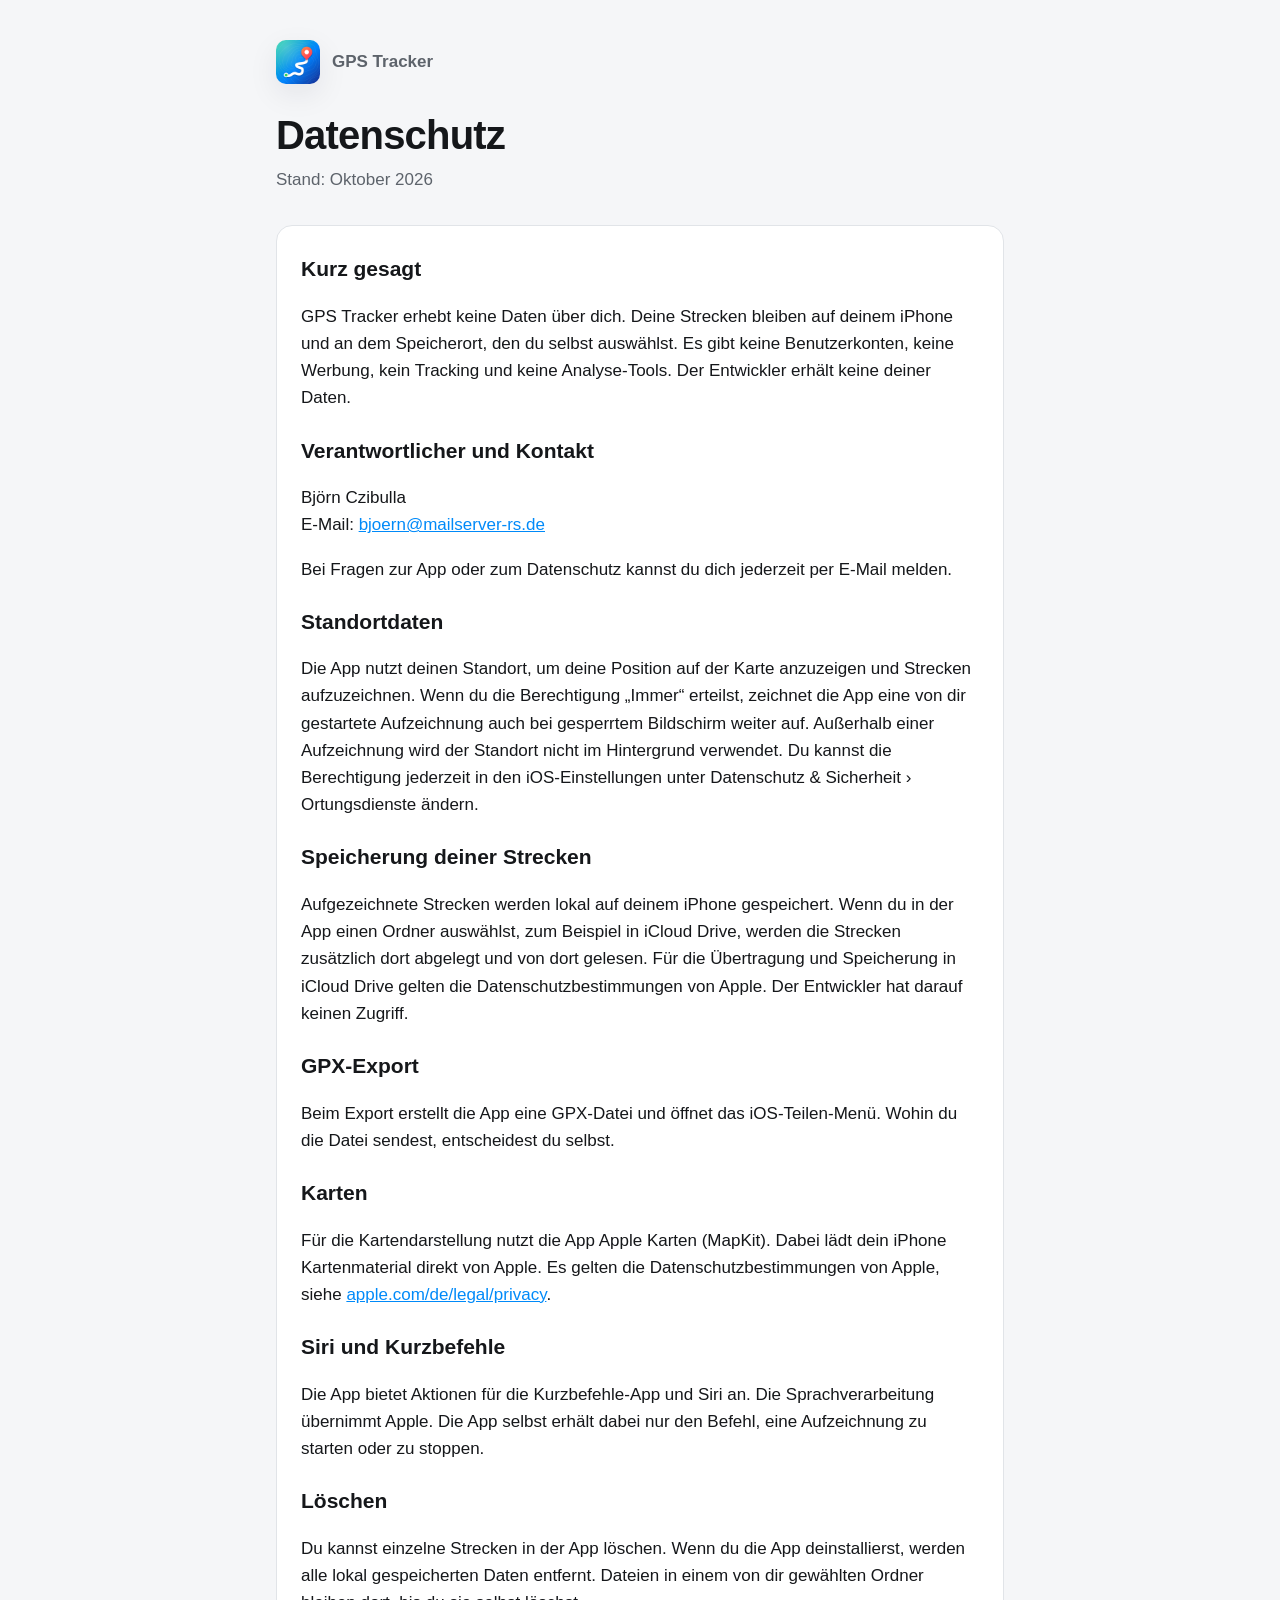
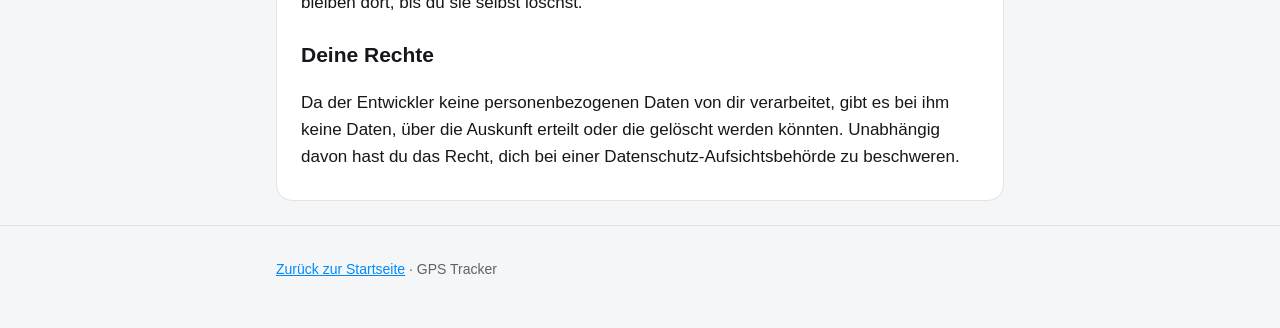
==== website/datenschutz.html @ 05d6abbf "Prepare App Store submission: privacy manifest, plist fixes, privacy page - Add PrivacyInfo.xcprivac" ====
<!doctype html>
<html lang="de">
<head>
<meta charset="utf-8">
<meta name="viewport" content="width=device-width, initial-scale=1">
<title>Datenschutz · GPS Tracker</title>
<meta name="description" content="Datenschutzerklärung und Kontakt für die iPhone-App GPS Tracker.">
<link rel="icon" href="icon.png">
<link rel="apple-touch-icon" href="icon.png">
<style>
  :root {
    --accent: #008af9;
    --bg: #f5f6f8;
    --surface: #ffffff;
    --text: #15171a;
    --muted: #5d636b;
    --border: #e1e4e8;
    --shadow: 0 10px 30px rgba(20, 30, 50, .08);
  }
  @media (prefers-color-scheme: dark) {
    :root {
      --bg: #0e1013;
      --surface: #171a1f;
      --text: #f1f3f5;
      --muted: #a0a7b0;
      --border: #2a2f36;
      --shadow: 0 10px 30px rgba(0, 0, 0, .35);
    }
  }
  * { box-sizing: border-box; }
  html { -webkit-text-size-adjust: 100%; }
  body {
    margin: 0;
    background: var(--bg);
    color: var(--text);
    font: 17px/1.6 -apple-system, BlinkMacSystemFont, "SF Pro Text", "Segoe UI", Roboto, Helvetica, Arial, sans-serif;
  }
  a { color: var(--accent); }
  .wrap { max-width: 760px; margin: 0 auto; padding: 0 16px; }
  header { padding: 40px 0 8px; }
  .brand { display: flex; align-items: center; gap: 12px; text-decoration: none; color: var(--muted); font-weight: 600; }
  .brand img { width: 44px; height: 44px; border-radius: 10px; box-shadow: var(--shadow); }
  h1 { font-size: clamp(30px, 5vw, 40px); line-height: 1.15; letter-spacing: -.02em; margin: 28px 0 8px; }
  .meta { color: var(--muted); margin: 0 0 24px; }
  .card { background: var(--surface); border: 1px solid var(--border); border-radius: 16px; padding: 4px 24px 12px; margin-bottom: 20px; }
  h2 { font-size: 21px; margin: 22px 0 6px; }
  p, li { color: var(--text); }
  ul { padding-left: 20px; }
  footer { padding: 32px 0 48px; color: var(--muted); font-size: 14px; border-top: 1px solid var(--border); margin-top: 24px; }
</style>
</head>
<body>

<header>
  <div class="wrap">
    <a class="brand" href="index.html"><img src="icon.png" alt="">GPS Tracker</a>
    <h1>Datenschutz</h1>
    <p class="meta">Stand: Oktober 2026</p>
  </div>
</header>

<main class="wrap">
  <div class="card">
    <h2>Kurz gesagt</h2>
    <p>GPS Tracker erhebt keine Daten über dich. Deine Strecken bleiben auf deinem iPhone und an dem Speicherort, den du selbst auswählst. Es gibt keine Benutzerkonten, keine Werbung, kein Tracking und keine Analyse-Tools. Der Entwickler erhält keine deiner Daten.</p>

    <h2>Verantwortlicher und Kontakt</h2>
    <p>Björn Czibulla<br>
    E-Mail: <a href="mailto:bjoern@mailserver-rs.de">bjoern@mailserver-rs.de</a></p>
    <p>Bei Fragen zur App oder zum Datenschutz kannst du dich jederzeit per E-Mail melden.</p>

    <h2>Standortdaten</h2>
    <p>Die App nutzt deinen Standort, um deine Position auf der Karte anzuzeigen und Strecken aufzuzeichnen. Wenn du die Berechtigung „Immer“ erteilst, zeichnet die App eine von dir gestartete Aufzeichnung auch bei gesperrtem Bildschirm weiter auf. Außerhalb einer Aufzeichnung wird der Standort nicht im Hintergrund verwendet. Du kannst die Berechtigung jederzeit in den iOS-Einstellungen unter Datenschutz &amp; Sicherheit › Ortungsdienste ändern.</p>

    <h2>Speicherung deiner Strecken</h2>
    <p>Aufgezeichnete Strecken werden lokal auf deinem iPhone gespeichert. Wenn du in der App einen Ordner auswählst, zum Beispiel in iCloud Drive, werden die Strecken zusätzlich dort abgelegt und von dort gelesen. Für die Übertragung und Speicherung in iCloud Drive gelten die Datenschutzbestimmungen von Apple. Der Entwickler hat darauf keinen Zugriff.</p>

    <h2>GPX-Export</h2>
    <p>Beim Export erstellt die App eine GPX-Datei und öffnet das iOS-Teilen-Menü. Wohin du die Datei sendest, entscheidest du selbst.</p>

    <h2>Karten</h2>
    <p>Für die Kartendarstellung nutzt die App Apple Karten (MapKit). Dabei lädt dein iPhone Kartenmaterial direkt von Apple. Es gelten die Datenschutzbestimmungen von Apple, siehe <a href="https://www.apple.com/de/legal/privacy/">apple.com/de/legal/privacy</a>.</p>

    <h2>Siri und Kurzbefehle</h2>
    <p>Die App bietet Aktionen für die Kurzbefehle-App und Siri an. Die Sprachverarbeitung übernimmt Apple. Die App selbst erhält dabei nur den Befehl, eine Aufzeichnung zu starten oder zu stoppen.</p>

    <h2>Löschen</h2>
    <p>Du kannst einzelne Strecken in der App löschen. Wenn du die App deinstallierst, werden alle lokal gespeicherten Daten entfernt. Dateien in einem von dir gewählten Ordner bleiben dort, bis du sie selbst löschst.</p>

    <h2>Deine Rechte</h2>
    <p>Da der Entwickler keine personenbezogenen Daten von dir verarbeitet, gibt es bei ihm keine Daten, über die Auskunft erteilt oder die gelöscht werden könnten. Unabhängig davon hast du das Recht, dich bei einer Datenschutz-Aufsichtsbehörde zu beschweren.</p>
  </div>
</main>

<footer>
  <div class="wrap"><a href="index.html">Zurück zur Startseite</a> · GPS Tracker</div>
</footer>

</body>
</html>
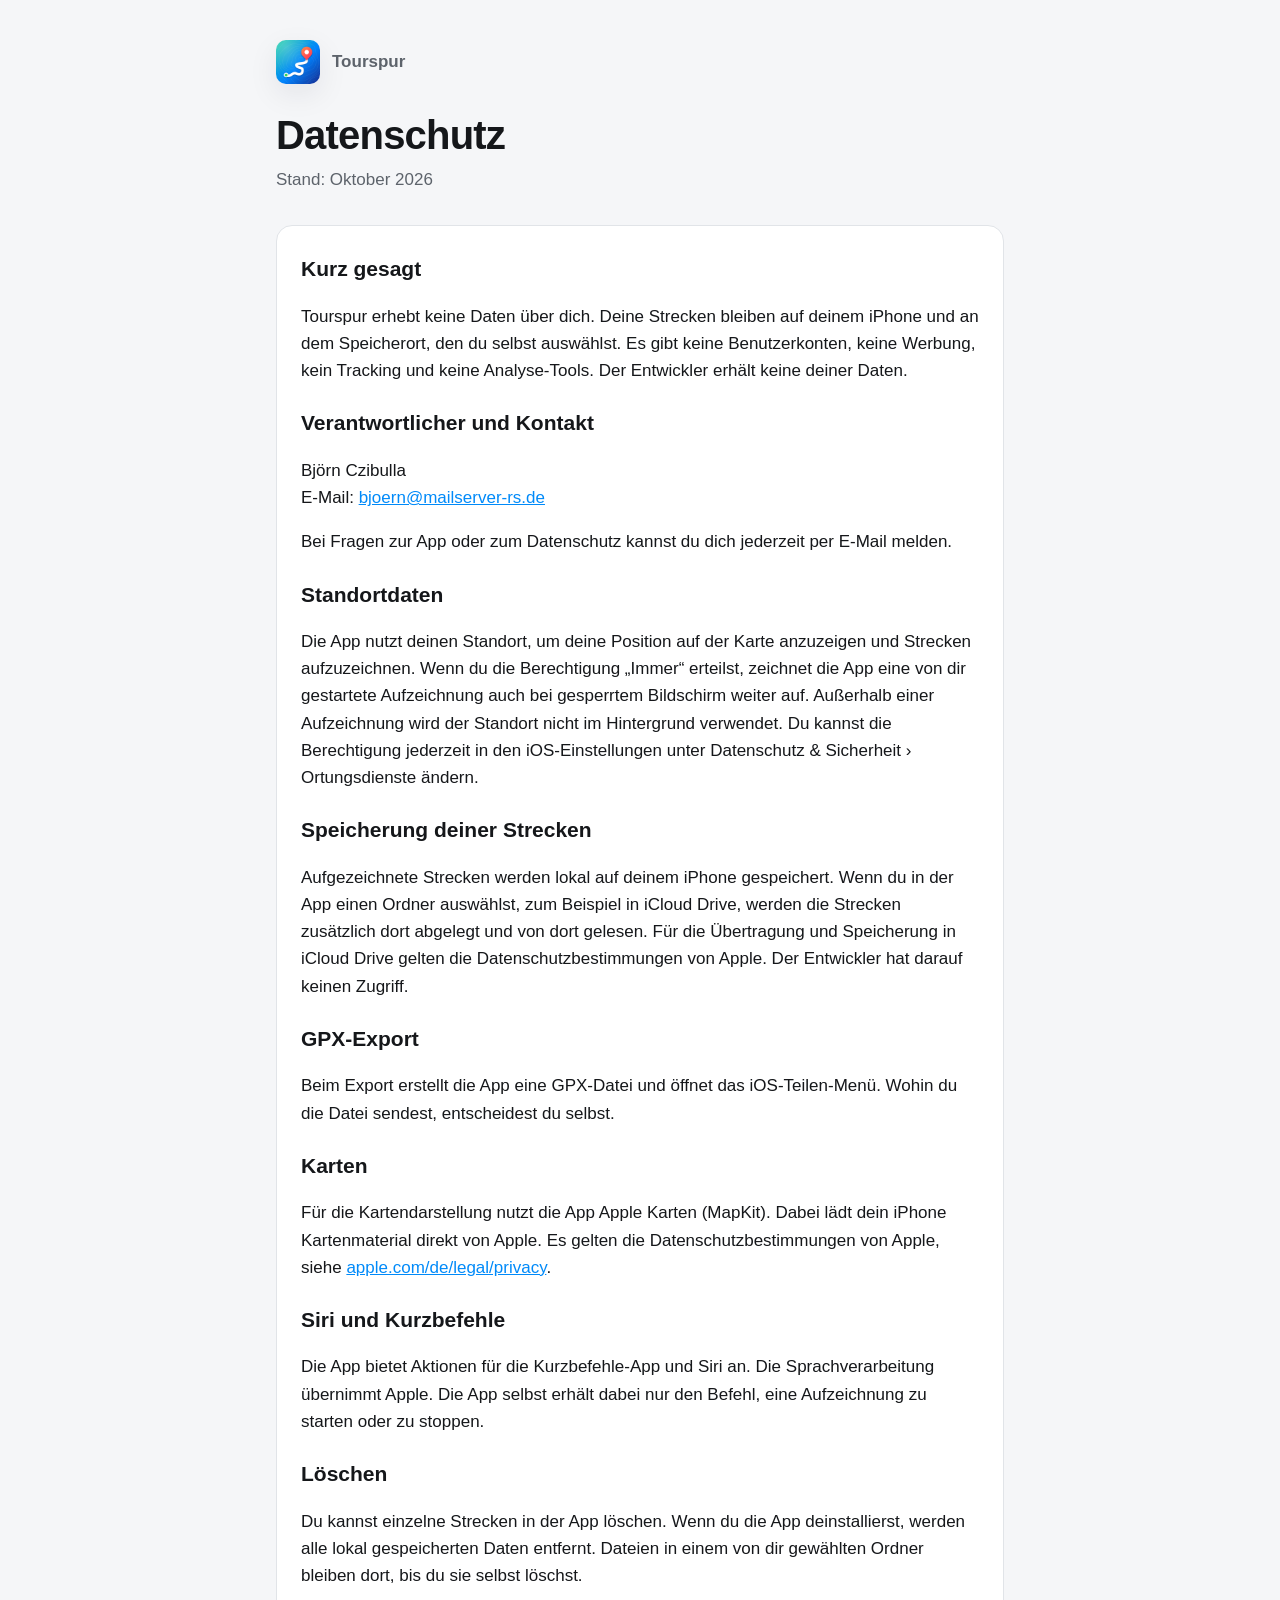
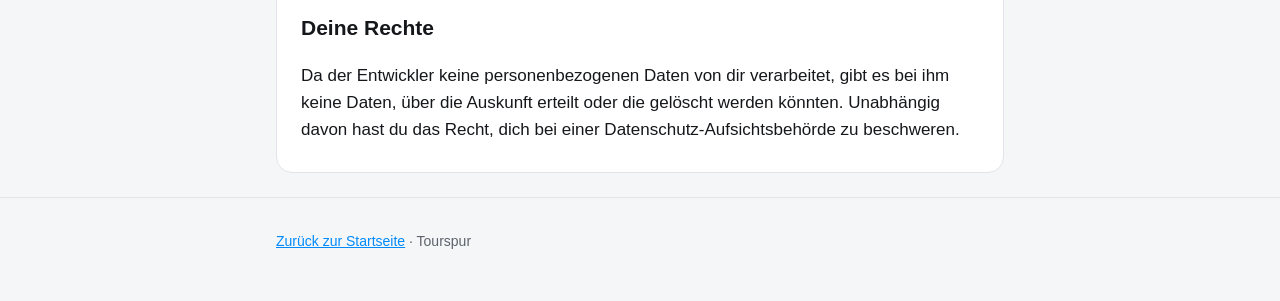
==== commit fddf2ecb: "Rename app to Tourspur Display name, location permission texts, GPX creator, website and README.  Co" ====
--- a/website/datenschutz.html
+++ b/website/datenschutz.html
@@ -3,8 +3,8 @@
 <head>
 <meta charset="utf-8">
 <meta name="viewport" content="width=device-width, initial-scale=1">
-<title>Datenschutz · GPS Tracker</title>
-<meta name="description" content="Datenschutzerklärung und Kontakt für die iPhone-App GPS Tracker.">
+<title>Datenschutz · Tourspur</title>
+<meta name="description" content="Datenschutzerklärung und Kontakt für die iPhone-App Tourspur.">
 <link rel="icon" href="icon.png">
 <link rel="apple-touch-icon" href="icon.png">
 <style>
@@ -53,7 +53,7 @@
 
 <header>
   <div class="wrap">
-    <a class="brand" href="index.html"><img src="icon.png" alt="">GPS Tracker</a>
+    <a class="brand" href="index.html"><img src="icon.png" alt="">Tourspur</a>
     <h1>Datenschutz</h1>
     <p class="meta">Stand: Oktober 2026</p>
   </div>
@@ -62,7 +62,7 @@
 <main class="wrap">
   <div class="card">
     <h2>Kurz gesagt</h2>
-    <p>GPS Tracker erhebt keine Daten über dich. Deine Strecken bleiben auf deinem iPhone und an dem Speicherort, den du selbst auswählst. Es gibt keine Benutzerkonten, keine Werbung, kein Tracking und keine Analyse-Tools. Der Entwickler erhält keine deiner Daten.</p>
+    <p>Tourspur erhebt keine Daten über dich. Deine Strecken bleiben auf deinem iPhone und an dem Speicherort, den du selbst auswählst. Es gibt keine Benutzerkonten, keine Werbung, kein Tracking und keine Analyse-Tools. Der Entwickler erhält keine deiner Daten.</p>
 
     <h2>Verantwortlicher und Kontakt</h2>
     <p>Björn Czibulla<br>
@@ -93,7 +93,7 @@
 </main>
 
 <footer>
-  <div class="wrap"><a href="index.html">Zurück zur Startseite</a> · GPS Tracker</div>
+  <div class="wrap"><a href="index.html">Zurück zur Startseite</a> · Tourspur</div>
 </footer>
 
 </body>
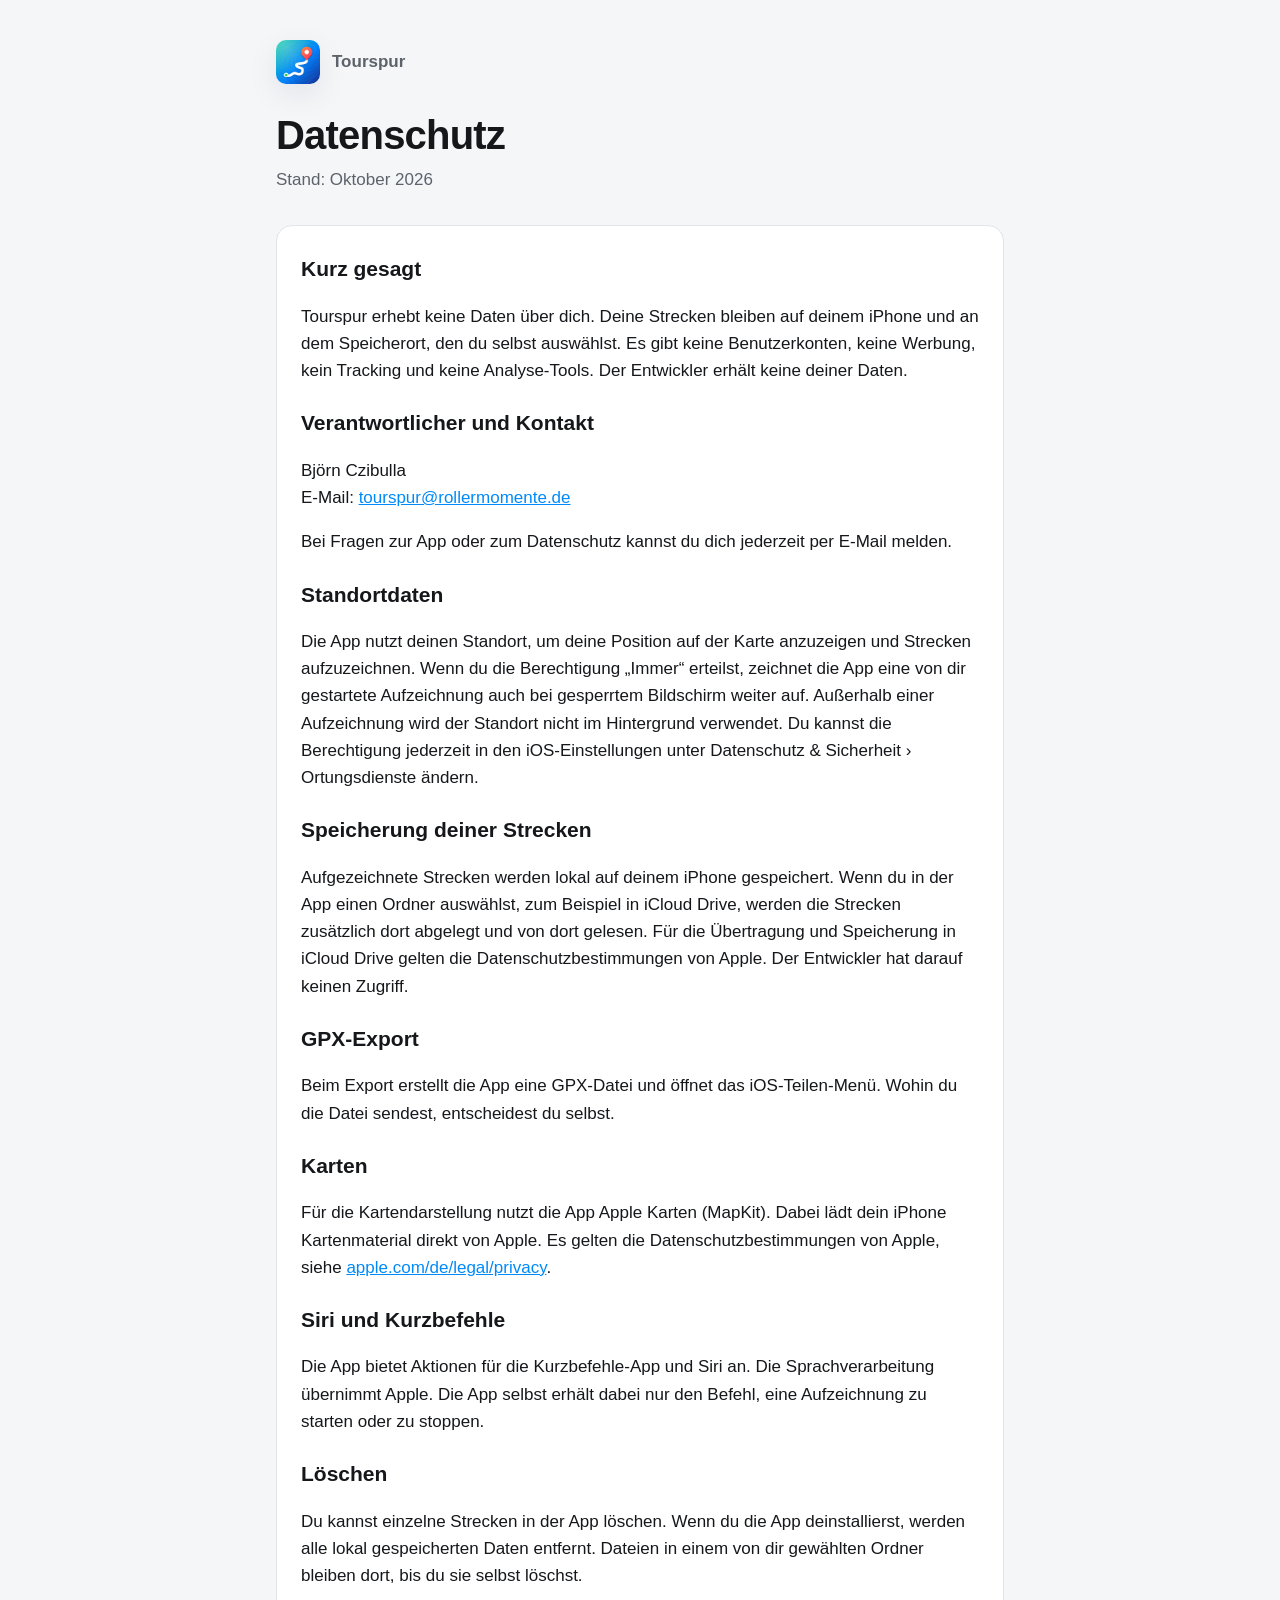
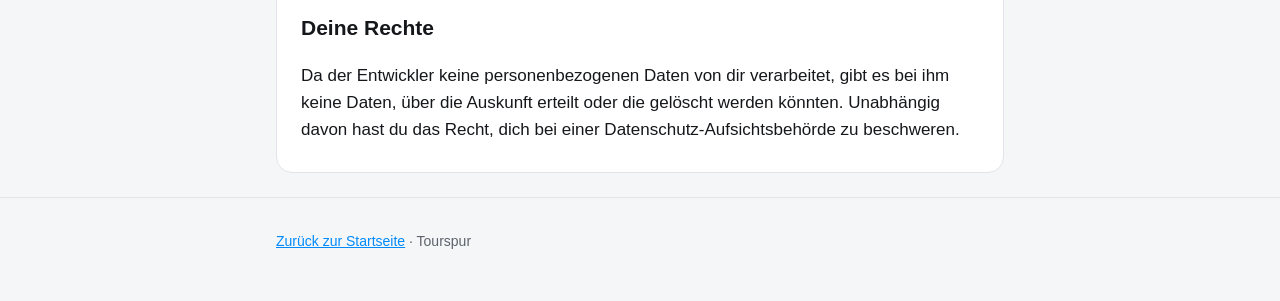
==== commit 541a5e67: "Use tourspur@rollermomente.de as contact email Co-Authored-By: Claude Opus 5.5 (1M context) <noreply" ====
--- a/website/datenschutz.html
+++ b/website/datenschutz.html
@@ -66,7 +66,7 @@
 
     <h2>Verantwortlicher und Kontakt</h2>
     <p>Björn Czibulla<br>
-    E-Mail: <a href="mailto:bjoern@mailserver-rs.de">bjoern@mailserver-rs.de</a></p>
+    E-Mail: <a href="mailto:tourspur@rollermomente.de">tourspur@rollermomente.de</a></p>
     <p>Bei Fragen zur App oder zum Datenschutz kannst du dich jederzeit per E-Mail melden.</p>
 
     <h2>Standortdaten</h2>
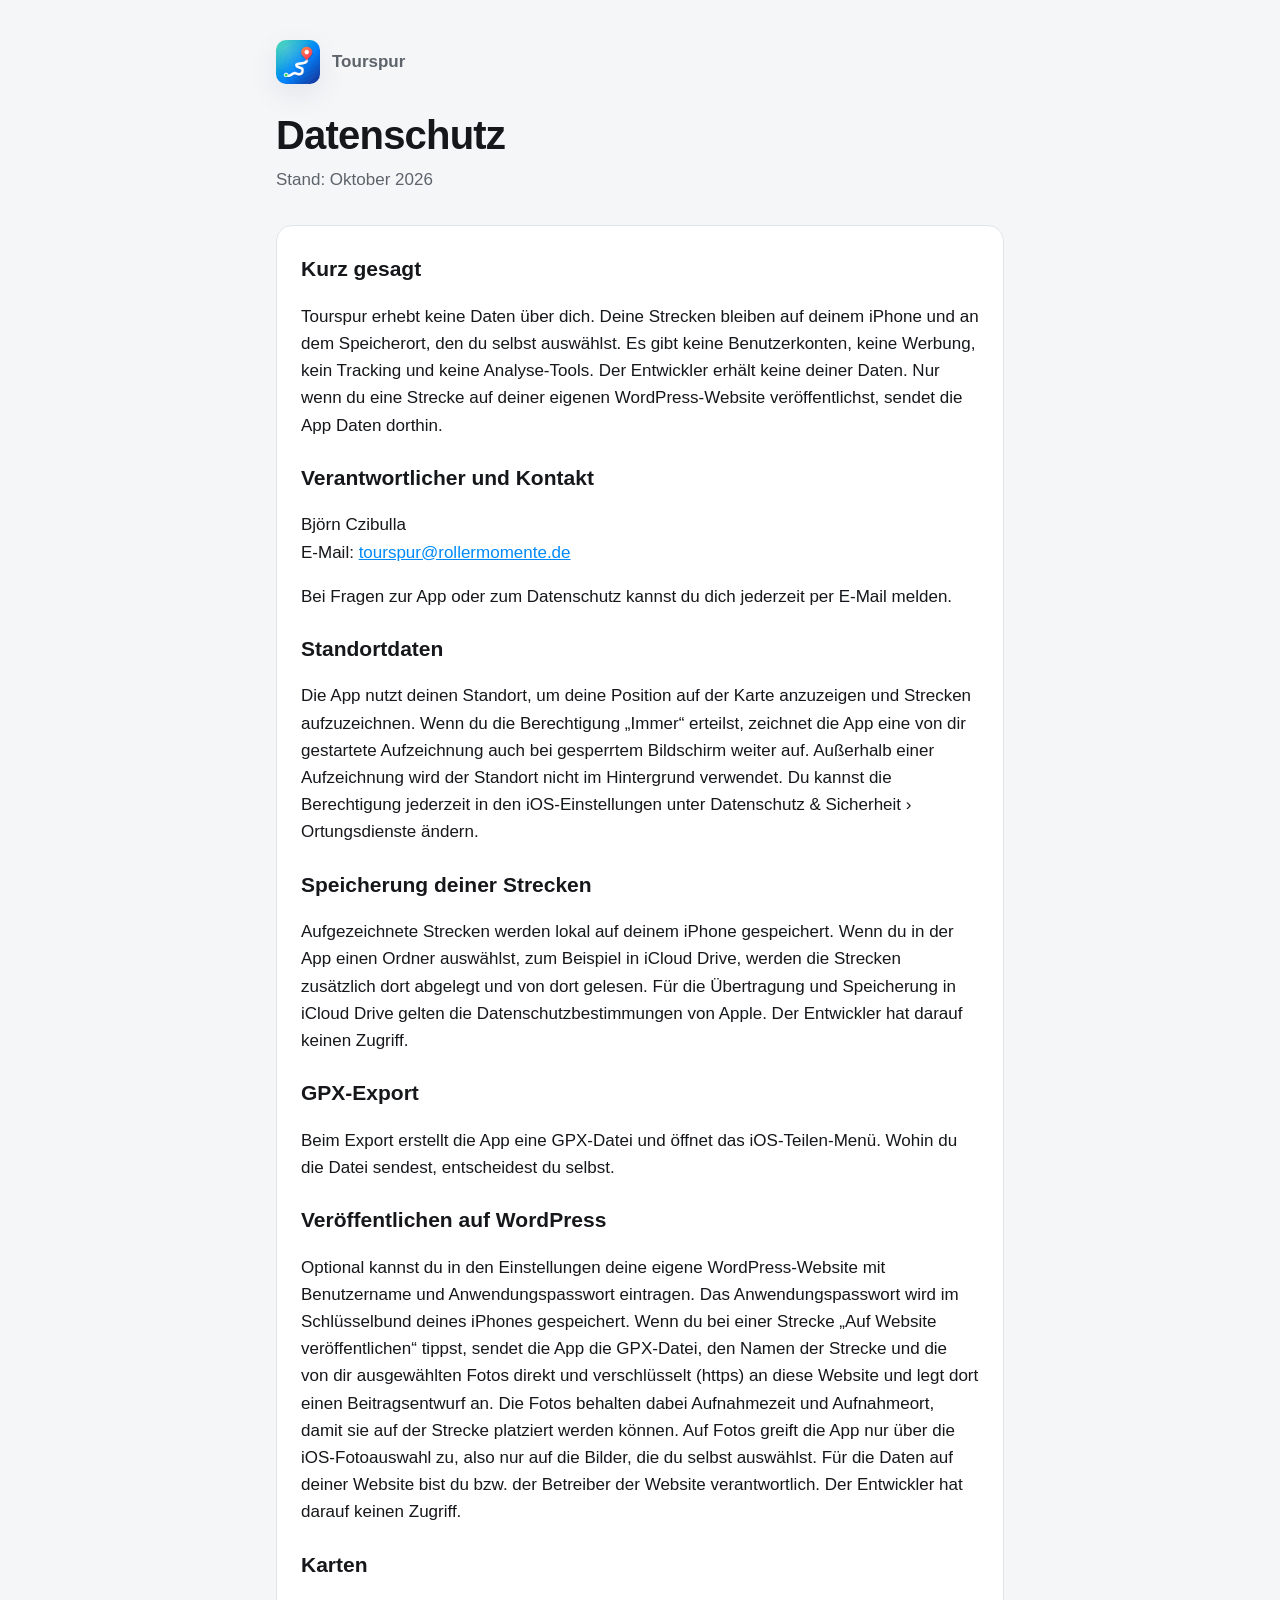
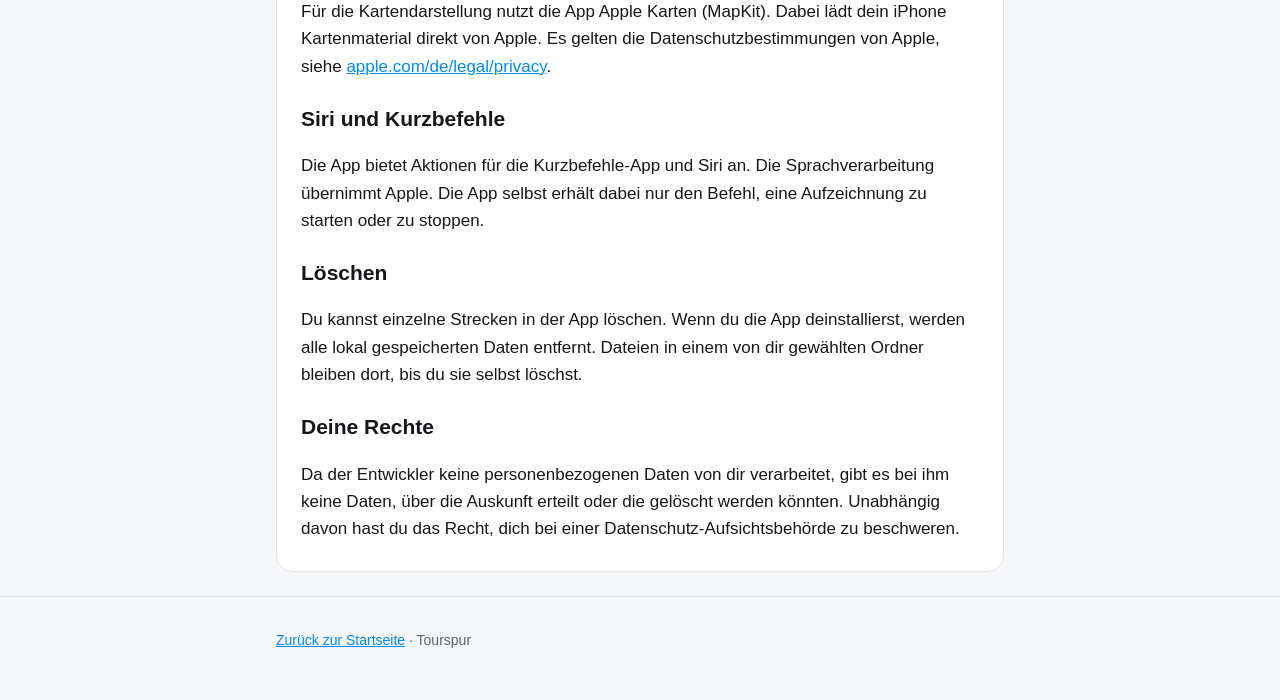
==== commit 0126cf2e: "Describe WordPress publishing and Fotospur plugin" ====
--- a/website/datenschutz.html
+++ b/website/datenschutz.html
@@ -62,7 +62,7 @@
 <main class="wrap">
   <div class="card">
     <h2>Kurz gesagt</h2>
-    <p>Tourspur erhebt keine Daten über dich. Deine Strecken bleiben auf deinem iPhone und an dem Speicherort, den du selbst auswählst. Es gibt keine Benutzerkonten, keine Werbung, kein Tracking und keine Analyse-Tools. Der Entwickler erhält keine deiner Daten.</p>
+    <p>Tourspur erhebt keine Daten über dich. Deine Strecken bleiben auf deinem iPhone und an dem Speicherort, den du selbst auswählst. Es gibt keine Benutzerkonten, keine Werbung, kein Tracking und keine Analyse-Tools. Der Entwickler erhält keine deiner Daten. Nur wenn du eine Strecke auf deiner eigenen WordPress-Website veröffentlichst, sendet die App Daten dorthin.</p>
 
     <h2>Verantwortlicher und Kontakt</h2>
     <p>Björn Czibulla<br>
@@ -77,6 +77,9 @@
 
     <h2>GPX-Export</h2>
     <p>Beim Export erstellt die App eine GPX-Datei und öffnet das iOS-Teilen-Menü. Wohin du die Datei sendest, entscheidest du selbst.</p>
+
+    <h2>Veröffentlichen auf WordPress</h2>
+    <p>Optional kannst du in den Einstellungen deine eigene WordPress-Website mit Benutzername und Anwendungspasswort eintragen. Das Anwendungspasswort wird im Schlüsselbund deines iPhones gespeichert. Wenn du bei einer Strecke „Auf Website veröffentlichen“ tippst, sendet die App die GPX-Datei, den Namen der Strecke und die von dir ausgewählten Fotos direkt und verschlüsselt (https) an diese Website und legt dort einen Beitragsentwurf an. Die Fotos behalten dabei Aufnahmezeit und Aufnahmeort, damit sie auf der Strecke platziert werden können. Auf Fotos greift die App nur über die iOS-Fotoauswahl zu, also nur auf die Bilder, die du selbst auswählst. Für die Daten auf deiner Website bist du bzw. der Betreiber der Website verantwortlich. Der Entwickler hat darauf keinen Zugriff.</p>
 
     <h2>Karten</h2>
     <p>Für die Kartendarstellung nutzt die App Apple Karten (MapKit). Dabei lädt dein iPhone Kartenmaterial direkt von Apple. Es gelten die Datenschutzbestimmungen von Apple, siehe <a href="https://www.apple.com/de/legal/privacy/">apple.com/de/legal/privacy</a>.</p>
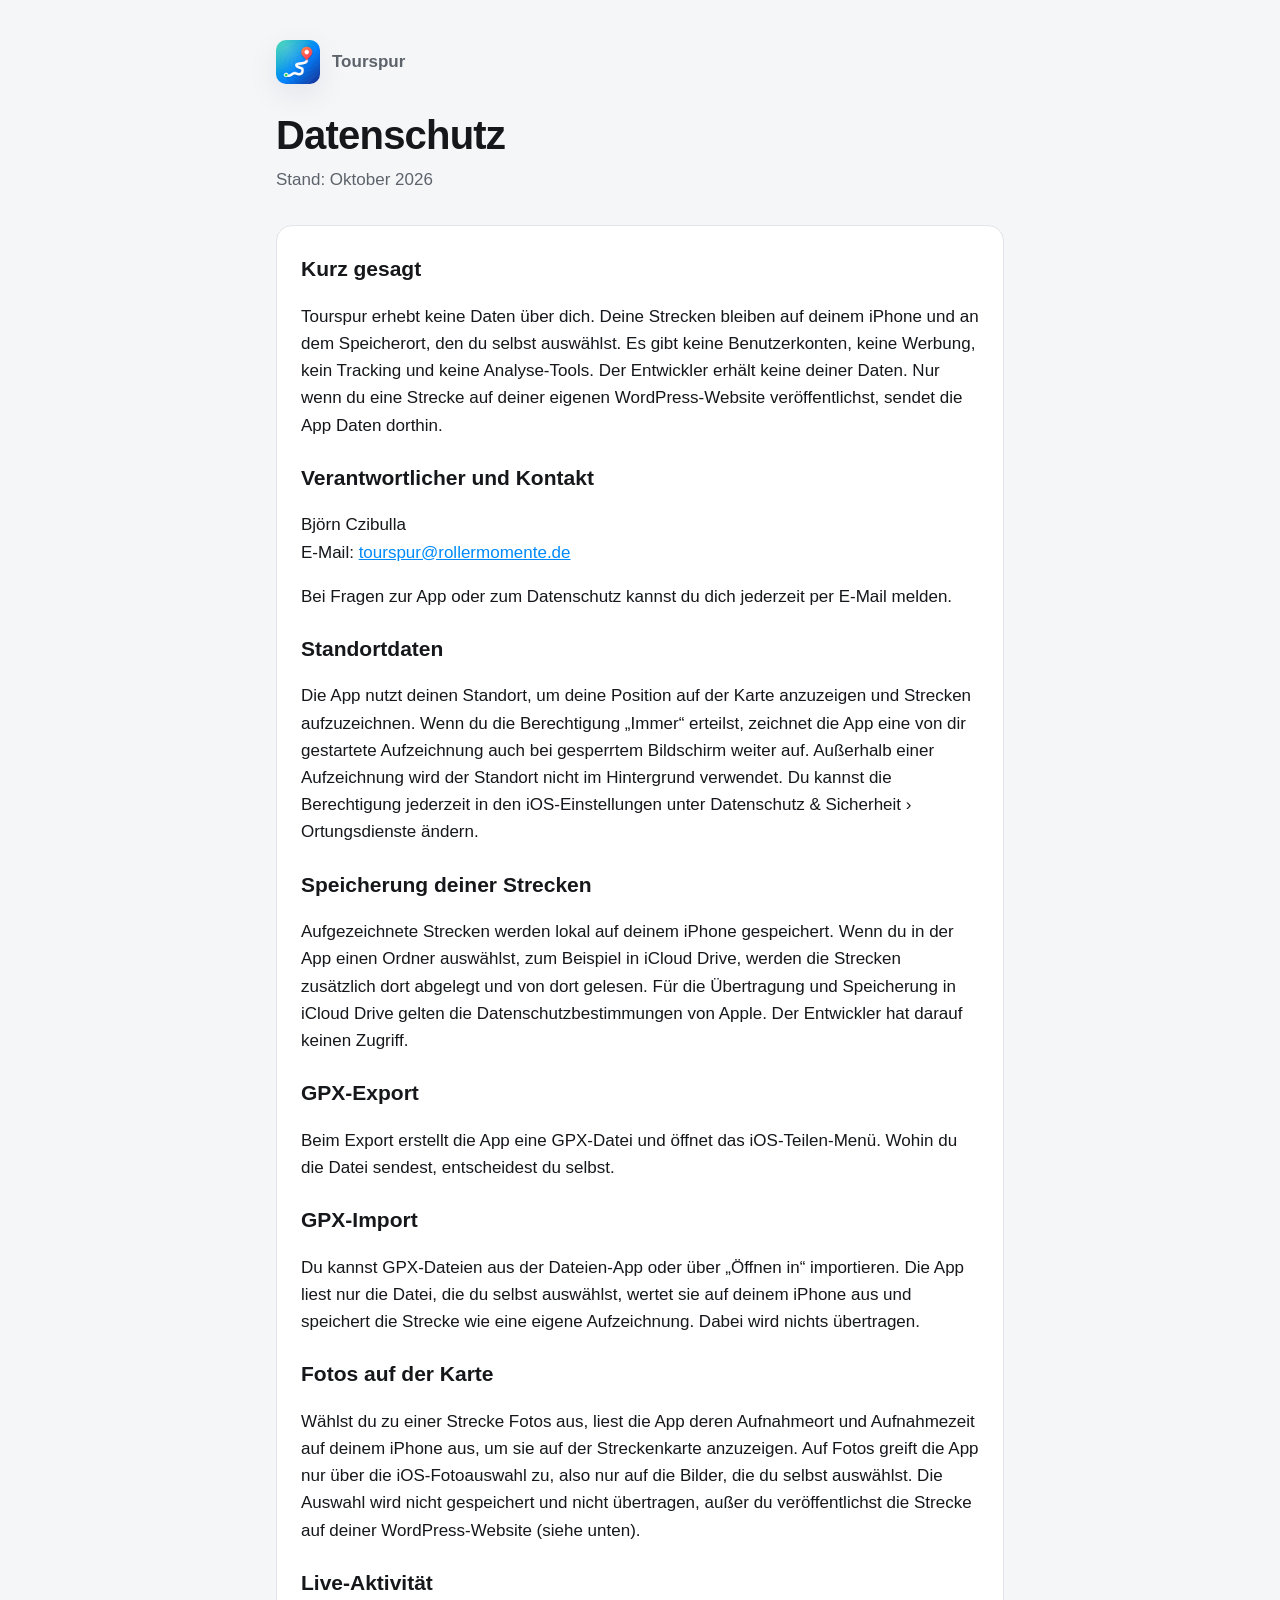
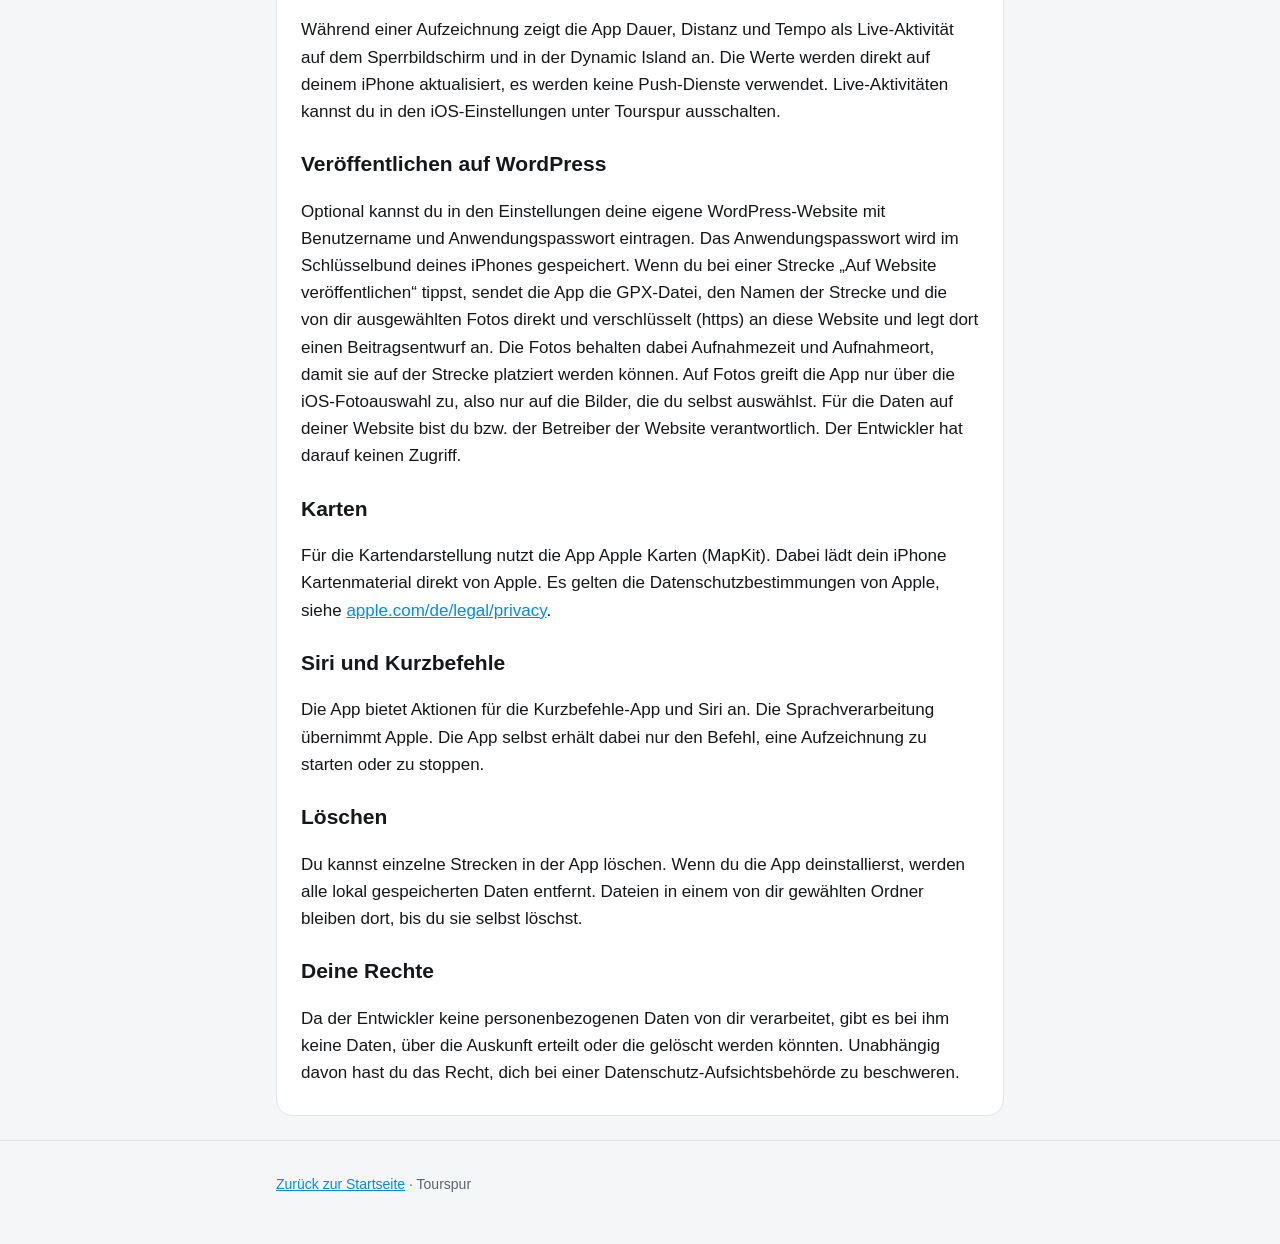
==== commit 3d6d1b55: "Update texts for Tourspur 1.1 Describe the Live Activity, GPX import and photos on the map in the RE" ====
--- a/website/datenschutz.html
+++ b/website/datenschutz.html
@@ -78,6 +78,15 @@
     <h2>GPX-Export</h2>
     <p>Beim Export erstellt die App eine GPX-Datei und öffnet das iOS-Teilen-Menü. Wohin du die Datei sendest, entscheidest du selbst.</p>
 
+    <h2>GPX-Import</h2>
+    <p>Du kannst GPX-Dateien aus der Dateien-App oder über „Öffnen in“ importieren. Die App liest nur die Datei, die du selbst auswählst, wertet sie auf deinem iPhone aus und speichert die Strecke wie eine eigene Aufzeichnung. Dabei wird nichts übertragen.</p>
+
+    <h2>Fotos auf der Karte</h2>
+    <p>Wählst du zu einer Strecke Fotos aus, liest die App deren Aufnahmeort und Aufnahmezeit auf deinem iPhone aus, um sie auf der Streckenkarte anzuzeigen. Auf Fotos greift die App nur über die iOS-Fotoauswahl zu, also nur auf die Bilder, die du selbst auswählst. Die Auswahl wird nicht gespeichert und nicht übertragen, außer du veröffentlichst die Strecke auf deiner WordPress-Website (siehe unten).</p>
+
+    <h2>Live-Aktivität</h2>
+    <p>Während einer Aufzeichnung zeigt die App Dauer, Distanz und Tempo als Live-Aktivität auf dem Sperrbildschirm und in der Dynamic Island an. Die Werte werden direkt auf deinem iPhone aktualisiert, es werden keine Push-Dienste verwendet. Live-Aktivitäten kannst du in den iOS-Einstellungen unter Tourspur ausschalten.</p>
+
     <h2>Veröffentlichen auf WordPress</h2>
     <p>Optional kannst du in den Einstellungen deine eigene WordPress-Website mit Benutzername und Anwendungspasswort eintragen. Das Anwendungspasswort wird im Schlüsselbund deines iPhones gespeichert. Wenn du bei einer Strecke „Auf Website veröffentlichen“ tippst, sendet die App die GPX-Datei, den Namen der Strecke und die von dir ausgewählten Fotos direkt und verschlüsselt (https) an diese Website und legt dort einen Beitragsentwurf an. Die Fotos behalten dabei Aufnahmezeit und Aufnahmeort, damit sie auf der Strecke platziert werden können. Auf Fotos greift die App nur über die iOS-Fotoauswahl zu, also nur auf die Bilder, die du selbst auswählst. Für die Daten auf deiner Website bist du bzw. der Betreiber der Website verantwortlich. Der Entwickler hat darauf keinen Zugriff.</p>
 
